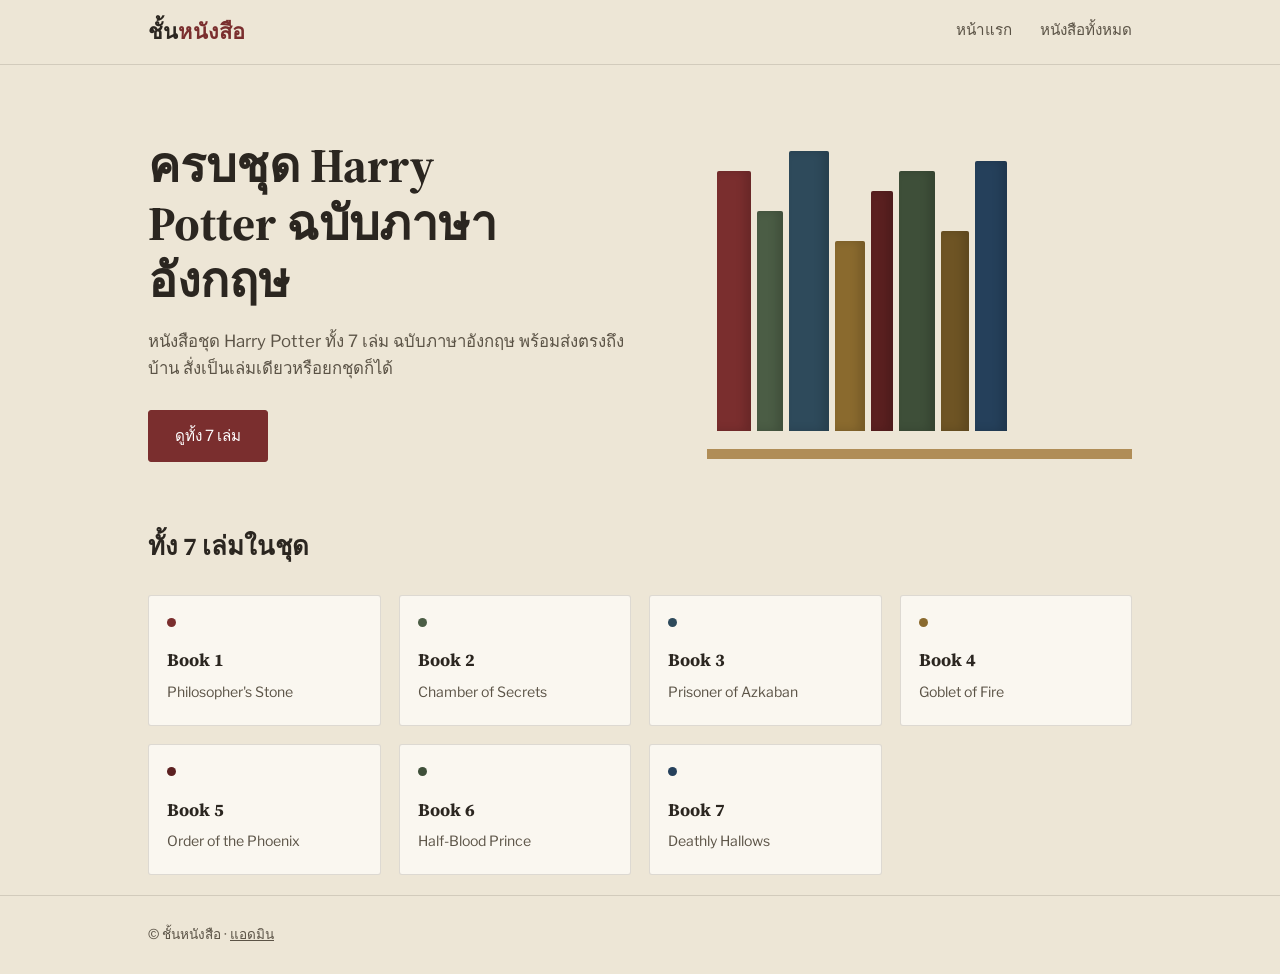
==== index.html @ 0799e8fe "Add files via upload" ====
<!DOCTYPE html>
<html lang="th">
<head>
<meta charset="UTF-8">
<meta name="viewport" content="width=device-width, initial-scale=1.0">
<title>ชั้นหนังสือ — ร้านหนังสือออนไลน์</title>
<link rel="preconnect" href="https://fonts.googleapis.com">
<link href="https://fonts.googleapis.com/css2?family=Source+Serif+4:wght@500;600;700&family=Libre+Franklin:wght@400;500;600&display=swap" rel="stylesheet">
<link rel="stylesheet" href="style.css">
</head>
<body>

<nav class="site-nav">
  <div class="wrap">
    <a class="brand" href="index.html">ชั้น<span>หนังสือ</span></a>
    <div class="nav-links">
      <a href="index.html">หน้าแรก</a>
      <a href="product.html">หนังสือทั้งหมด</a>
    </div>
  </div>
</nav>

<section class="hero">
  <div class="wrap">
    <div class="hero-text">
      <h1>ครบชุด Harry Potter ฉบับภาษาอังกฤษ</h1>
      <p>หนังสือชุด Harry Potter ทั้ง 7 เล่ม ฉบับภาษาอังกฤษ พร้อมส่งตรงถึงบ้าน สั่งเป็นเล่มเดียวหรือยกชุดก็ได้</p>
      <a class="btn solid" href="product.html">ดูทั้ง 7 เล่ม</a>
    </div>
    <div class="shelf">
      <div class="spine"></div><div class="spine"></div><div class="spine"></div>
      <div class="spine"></div><div class="spine"></div><div class="spine"></div>
      <div class="spine"></div><div class="spine"></div>
    </div>
  </div>
</section>

<section class="genres">
  <div class="wrap">
    <h2 class="section-title">ทั้ง 7 เล่มในชุด</h2>
    <div class="genre-grid" id="series-grid"></div>
  </div>
</section>

<footer>
  <div class="wrap">© ชั้นหนังสือ · <a href="admin.html">แอดมิน</a></div>
</footer>

<script src="script.js"></script>
</body>
</html>
---- style.css ----
/* ===== Design tokens ===== */
:root {
  --paper: #EDE6D6;
  --paper-card: #FAF7F0;
  --ink: #2B2620;
  --ink-soft: #5B5346;
  --cloth: #7A2E2E;
  --cloth-dark: #5B2020;
  --moss: #4B5D45;
  --brass: #B08D57;
  --line: rgba(43, 38, 32, 0.14);
  --shadow: 0 10px 24px rgba(43, 38, 32, 0.14);
  --radius: 3px;
  --serif: 'Source Serif 4', Georgia, serif;
  --sans: 'Libre Franklin', -apple-system, 'Segoe UI', sans-serif;
}

* { box-sizing: border-box; }

body {
  margin: 0;
  background: var(--paper);
  color: var(--ink);
  font-family: var(--sans);
  line-height: 1.6;
}

a { color: inherit; }

img { max-width: 100%; display: block; }

.wrap {
  max-width: 1040px;
  margin: 0 auto;
  padding: 0 28px;
}

/* ===== Nav ===== */
.site-nav {
  border-bottom: 1px solid var(--line);
  background: var(--paper);
  position: sticky;
  top: 0;
  z-index: 10;
}
.site-nav .wrap {
  display: flex;
  align-items: center;
  justify-content: space-between;
  height: 64px;
}
.brand {
  font-family: var(--serif);
  font-size: 1.35rem;
  font-weight: 600;
  text-decoration: none;
  letter-spacing: 0.01em;
}
.brand span { color: var(--cloth); }
.nav-links { display: flex; gap: 28px; }
.nav-links a {
  text-decoration: none;
  font-size: 0.95rem;
  color: var(--ink-soft);
  border-bottom: 1px solid transparent;
  padding-bottom: 3px;
  transition: border-color 0.2s ease, color 0.2s ease;
}
.nav-links a:hover { color: var(--ink); border-color: var(--cloth); }

/* ===== Hero (bookshelf) ===== */
.hero {
  padding: 72px 0 0;
  overflow: hidden;
}
.hero .wrap {
  display: grid;
  grid-template-columns: 1.1fr 0.9fr;
  gap: 40px;
  align-items: center;
}
.hero-text h1 {
  font-family: var(--serif);
  font-size: clamp(2.1rem, 4vw, 3rem);
  line-height: 1.2;
  margin: 0 0 18px;
  max-width: 14ch;
}
.hero-text p {
  color: var(--ink-soft);
  font-size: 1.05rem;
  max-width: 42ch;
  margin: 0 0 28px;
}
.btn {
  display: inline-block;
  font-family: var(--sans);
  font-size: 0.95rem;
  text-decoration: none;
  padding: 13px 26px;
  border-radius: var(--radius);
  border: 1px solid var(--cloth);
  color: var(--cloth);
  background: transparent;
  transition: background 0.2s ease, color 0.2s ease;
}
.btn:hover { background: var(--cloth); color: #fff; }
.btn.solid {
  background: var(--cloth);
  color: #fff;
}
.btn.solid:hover { background: var(--cloth-dark); }

/* shelf illustration */
.shelf {
  position: relative;
  height: 320px;
  display: flex;
  align-items: flex-end;
  gap: 6px;
  padding: 0 10px 18px;
  border-bottom: 10px solid var(--brass);
}
.spine {
  border-radius: 2px 2px 0 0;
  box-shadow: inset -6px 0 10px rgba(0,0,0,0.15);
}
.spine:nth-child(1) { width: 34px; height: 260px; background: #7A2E2E; }
.spine:nth-child(2) { width: 26px; height: 220px; background: #4B5D45; }
.spine:nth-child(3) { width: 40px; height: 280px; background: #2E4A5B; }
.spine:nth-child(4) { width: 30px; height: 190px; background: #8A6A2E; }
.spine:nth-child(5) { width: 22px; height: 240px; background: #5B2020; }
.spine:nth-child(6) { width: 36px; height: 260px; background: #3E4F39; }
.spine:nth-child(7) { width: 28px; height: 200px; background: #6E5424; }
.spine:nth-child(8) { width: 32px; height: 270px; background: #25405B; }

/* ===== Genre section ===== */
.genres {
  padding: 64px 0 20px;
}
.section-title {
  font-family: var(--serif);
  font-size: 1.6rem;
  margin: 0 0 28px;
}
.genre-grid {
  display: grid;
  grid-template-columns: repeat(4, 1fr);
  gap: 18px;
}
.genre-card {
  background: var(--paper-card);
  border: 1px solid var(--line);
  border-radius: var(--radius);
  padding: 22px 18px;
  text-decoration: none;
  color: var(--ink);
  position: relative;
  transition: transform 0.15s ease, box-shadow 0.15s ease;
}
.genre-card:hover { transform: translateY(-3px); box-shadow: var(--shadow); }
.genre-card .tag-dot {
  width: 9px; height: 9px; border-radius: 50%;
  display: inline-block; margin-bottom: 12px;
}
.genre-card h3 {
  font-family: var(--serif);
  font-size: 1.1rem;
  margin: 0 0 6px;
}
.genre-card p { margin: 0; font-size: 0.88rem; color: var(--ink-soft); }

/* ===== Product grid ===== */
.product-header { padding: 48px 0 8px; }
.product-header h1 { font-family: var(--serif); font-size: 2rem; margin: 0 0 6px; }
.product-header p { color: var(--ink-soft); margin: 0; }

.filter-bar {
  display: flex;
  gap: 10px;
  flex-wrap: wrap;
  padding: 24px 0;
  border-bottom: 1px solid var(--line);
  margin-bottom: 32px;
}
.filter-btn {
  font-family: var(--sans);
  font-size: 0.88rem;
  padding: 8px 16px;
  border-radius: 999px;
  border: 1px solid var(--line);
  background: transparent;
  cursor: pointer;
  color: var(--ink-soft);
}
.filter-btn.active {
  background: var(--ink);
  color: var(--paper);
  border-color: var(--ink);
}

.product-list {
  display: grid;
  grid-template-columns: repeat(auto-fill, minmax(200px, 1fr));
  gap: 24px;
  padding-bottom: 60px;
}
.book-card {
  background: var(--paper-card);
  border: 1px solid var(--line);
  border-radius: var(--radius);
  overflow: hidden;
  display: flex;
  flex-direction: column;
}
.book-cover {
  aspect-ratio: 3 / 4;
  background: #ddd6c4;
  position: relative;
  overflow: hidden;
}
.book-cover img { width: 100%; height: 100%; object-fit: cover; }
.book-cover .fallback-spine {
  position: absolute; inset: 0;
  display: flex; align-items: flex-end; justify-content: center;
  padding: 14px;
  color: #fff;
  font-family: var(--serif);
  font-size: 0.85rem;
  text-align: center;
}
.book-info { padding: 14px 16px 16px; display: flex; flex-direction: column; gap: 4px; flex: 1; }
.book-genre {
  font-size: 0.75rem;
  color: var(--moss);
}
.book-title { font-family: var(--serif); font-size: 1.02rem; margin: 0; line-height: 1.3; }
.book-author { font-size: 0.85rem; color: var(--ink-soft); margin: 0 0 6px; }
.book-price { font-weight: 600; margin-top: auto; }
.book-card .btn { margin: 0 16px 16px; text-align: center; font-size: 0.88rem; padding: 10px; }

/* ===== Order / ledger form ===== */
.ledger {
  max-width: 560px;
  margin: 48px auto 80px;
  background: var(--paper-card);
  border: 1px solid var(--line);
  border-radius: var(--radius);
  padding: 36px 34px;
  box-shadow: var(--shadow);
}
.ledger h1 { font-family: var(--serif); font-size: 1.6rem; margin: 0 0 6px; }
.ledger .sub { color: var(--ink-soft); font-size: 0.9rem; margin: 0 0 28px; }
.field { margin-bottom: 20px; }
.field label {
  display: block;
  font-size: 0.85rem;
  color: var(--ink-soft);
  margin-bottom: 6px;
}
.field input, .field textarea {
  width: 100%;
  border: none;
  border-bottom: 1px solid var(--line);
  background: transparent;
  padding: 8px 2px;
  font-family: var(--sans);
  font-size: 1rem;
  color: var(--ink);
}
.field input:focus, .field textarea:focus {
  outline: none;
  border-bottom-color: var(--cloth);
}
.field textarea { resize: vertical; min-height: 60px; }
.total-row {
  display: flex;
  justify-content: space-between;
  align-items: baseline;
  padding-top: 12px;
  margin-bottom: 26px;
  border-top: 1px dashed var(--line);
}
.total-row span:first-child { color: var(--ink-soft); font-size: 0.9rem; }
.total-row span:last-child { font-family: var(--serif); font-size: 1.4rem; }
.ledger .btn { width: 100%; text-align: center; padding: 14px; font-size: 1rem; }
.form-msg { font-size: 0.88rem; margin-top: 14px; min-height: 1.2em; }
.form-msg.error { color: var(--cloth); }
.form-msg.ok { color: var(--moss); }

/* ===== Thank you ===== */
.thankyou {
  max-width: 480px;
  margin: 100px auto;
  text-align: center;
  padding: 0 24px;
}
.thankyou h1 { font-family: var(--serif); font-size: 1.9rem; margin-bottom: 14px; }
.thankyou p { color: var(--ink-soft); margin-bottom: 30px; }

/* ===== Admin ===== */
.admin-wrap { padding: 48px 0 80px; }
.admin-wrap h1 { font-family: var(--serif); font-size: 1.8rem; margin: 0 0 24px; }
table.orders {
  width: 100%;
  border-collapse: collapse;
  background: var(--paper-card);
  border: 1px solid var(--line);
}
table.orders th, table.orders td {
  text-align: left;
  padding: 12px 14px;
  border-bottom: 1px solid var(--line);
  font-size: 0.88rem;
}
table.orders th {
  font-family: var(--sans);
  font-weight: 600;
  color: var(--ink-soft);
  background: var(--paper);
}
table.orders tr:last-child td { border-bottom: none; }

/* ===== Footer ===== */
footer {
  border-top: 1px solid var(--line);
  padding: 28px 0;
  font-size: 0.85rem;
  color: var(--ink-soft);
}

/* ===== Mobile ===== */
@media (max-width: 760px) {
  .hero .wrap { grid-template-columns: 1fr; }
  .shelf { height: 220px; }
  .genre-grid { grid-template-columns: repeat(2, 1fr); }
  .nav-links { gap: 16px; }
  .ledger { padding: 26px 22px; }
}
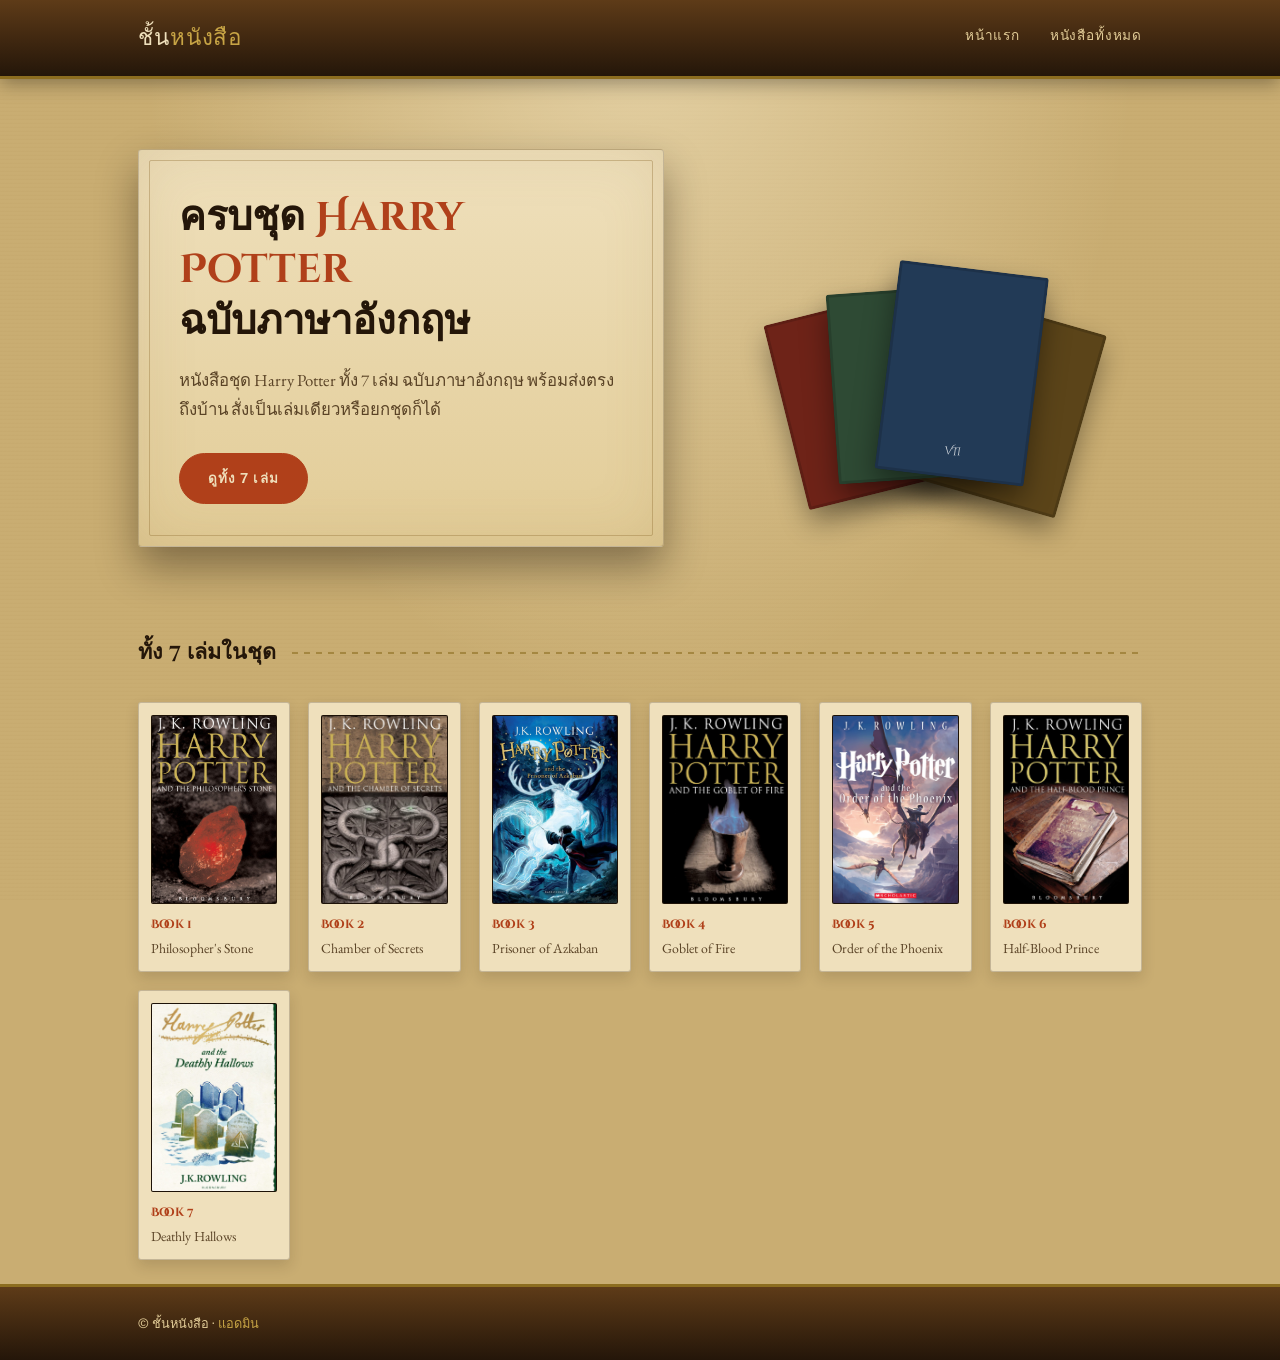
==== commit 144ae56b: "Add files via upload" ====
--- a/index.html
+++ b/index.html
@@ -5,7 +5,7 @@
 <meta name="viewport" content="width=device-width, initial-scale=1.0">
 <title>ชั้นหนังสือ — ร้านหนังสือออนไลน์</title>
 <link rel="preconnect" href="https://fonts.googleapis.com">
-<link href="https://fonts.googleapis.com/css2?family=Source+Serif+4:wght@500;600;700&family=Libre+Franklin:wght@400;500;600&display=swap" rel="stylesheet">
+<link href="https://fonts.googleapis.com/css2?family=Cinzel+Decorative:wght@700&family=Cinzel:wght@600&family=EB+Garamond:ital,wght@0,400;0,600;1,400&family=Libre+Franklin:wght@400;500;600&display=swap" rel="stylesheet">
 <link rel="stylesheet" href="style.css">
 </head>
 <body>
@@ -23,14 +23,15 @@
 <section class="hero">
   <div class="wrap">
     <div class="hero-text">
-      <h1>ครบชุด Harry Potter ฉบับภาษาอังกฤษ</h1>
+      <h1>ครบชุด <em>Harry Potter</em><br>ฉบับภาษาอังกฤษ</h1>
       <p>หนังสือชุด Harry Potter ทั้ง 7 เล่ม ฉบับภาษาอังกฤษ พร้อมส่งตรงถึงบ้าน สั่งเป็นเล่มเดียวหรือยกชุดก็ได้</p>
       <a class="btn solid" href="product.html">ดูทั้ง 7 เล่ม</a>
     </div>
-    <div class="shelf">
-      <div class="spine"></div><div class="spine"></div><div class="spine"></div>
-      <div class="spine"></div><div class="spine"></div><div class="spine"></div>
-      <div class="spine"></div><div class="spine"></div>
+    <div class="stack">
+      <div class="book">I</div>
+      <div class="book">IV</div>
+      <div class="book">VII</div>
+      <div class="book">II</div>
     </div>
   </div>
 </section>
--- a/style.css
+++ b/style.css
@@ -1,17 +1,23 @@
-/* ===== Design tokens ===== */
+/* ===== Design tokens: candlelit parchment & old wood ===== */
 :root {
-  --paper: #EDE6D6;
-  --paper-card: #FAF7F0;
-  --ink: #2B2620;
-  --ink-soft: #5B5346;
-  --cloth: #7A2E2E;
-  --cloth-dark: #5B2020;
-  --moss: #4B5D45;
-  --brass: #B08D57;
-  --line: rgba(43, 38, 32, 0.14);
-  --shadow: 0 10px 24px rgba(43, 38, 32, 0.14);
+  --parchment: #EFE0BC;
+  --parchment-2: #E2CC97;
+  --page-bg: #C9AD72;
+  --ink: #2B1B0E;
+  --ink-soft: #5A4326;
+  --wood-dark: #241609;
+  --wood: #43290F;
+  --wood-light: #5E3B18;
+  --ember: #B0401A;
+  --ember-light: #D97131;
+  --brass: #8C6D1F;
+  --brass-light: #C7A445;
+  --forest: #3C4F2A;
+  --line: rgba(43, 27, 14, 0.22);
+  --shadow: 0 20px 40px rgba(20, 12, 4, 0.4);
   --radius: 3px;
-  --serif: 'Source Serif 4', Georgia, serif;
+  --display: 'Cinzel Decorative', 'Cinzel', Georgia, serif;
+  --serif: 'EB Garamond', Georgia, serif;
   --sans: 'Libre Franklin', -apple-system, 'Segoe UI', sans-serif;
 }
 
@@ -19,321 +25,303 @@
 
 body {
   margin: 0;
-  background: var(--paper);
   color: var(--ink);
-  font-family: var(--sans);
-  line-height: 1.6;
+  font-family: var(--serif);
+  font-size: 1.08rem;
+  line-height: 1.7;
+  background:
+    radial-gradient(ellipse at top, rgba(255,244,214,0.5), transparent 55%),
+    repeating-linear-gradient(0deg, rgba(139,105,45,0.05) 0px, transparent 2px, transparent 4px),
+    var(--page-bg);
+  background-attachment: fixed;
+  min-height: 100vh;
 }
 
 a { color: inherit; }
-
 img { max-width: 100%; display: block; }
-
-.wrap {
-  max-width: 1040px;
-  margin: 0 auto;
-  padding: 0 28px;
-}
+.wrap { max-width: 1060px; margin: 0 auto; padding: 0 28px; }
 
 /* ===== Nav ===== */
 .site-nav {
-  border-bottom: 1px solid var(--line);
-  background: var(--paper);
-  position: sticky;
-  top: 0;
-  z-index: 10;
+  background: linear-gradient(180deg, var(--wood-light), var(--wood-dark));
+  border-bottom: 3px solid var(--brass);
+  box-shadow: 0 4px 18px rgba(0,0,0,0.35);
+  position: sticky; top: 0; z-index: 20;
 }
 .site-nav .wrap {
-  display: flex;
-  align-items: center;
-  justify-content: space-between;
-  height: 64px;
+  display: flex; align-items: center; justify-content: space-between; height: 76px;
 }
 .brand {
-  font-family: var(--serif);
-  font-size: 1.35rem;
-  font-weight: 600;
+  font-family: var(--display);
+  font-size: 1.4rem;
   text-decoration: none;
-  letter-spacing: 0.01em;
-}
-.brand span { color: var(--cloth); }
-.nav-links { display: flex; gap: 28px; }
+  color: var(--parchment);
+  letter-spacing: 0.04em;
+}
+.brand span { color: var(--brass-light); }
+.nav-links { display: flex; gap: 30px; }
 .nav-links a {
-  text-decoration: none;
-  font-size: 0.95rem;
-  color: var(--ink-soft);
-  border-bottom: 1px solid transparent;
-  padding-bottom: 3px;
-  transition: border-color 0.2s ease, color 0.2s ease;
-}
-.nav-links a:hover { color: var(--ink); border-color: var(--cloth); }
-
-/* ===== Hero (bookshelf) ===== */
-.hero {
-  padding: 72px 0 0;
-  overflow: hidden;
-}
+  text-decoration: none; font-family: var(--sans);
+  font-size: 0.85rem; letter-spacing: 0.06em;
+  color: var(--parchment-2);
+  border-bottom: 1px solid transparent; padding-bottom: 4px;
+  transition: color .2s, border-color .2s;
+}
+.nav-links a:hover { color: var(--ember-light); border-color: var(--ember-light); }
+
+/* ===== Hero ===== */
+.hero { padding: 70px 0 20px; }
 .hero .wrap {
-  display: grid;
-  grid-template-columns: 1.1fr 0.9fr;
-  gap: 40px;
-  align-items: center;
+  display: grid; grid-template-columns: 1.1fr 0.9fr; gap: 48px; align-items: center;
+}
+.hero-text {
+  background: linear-gradient(180deg, var(--parchment), var(--parchment-2));
+  border: 1px solid var(--line);
+  border-radius: 4px;
+  padding: 42px 40px;
+  box-shadow: var(--shadow), inset 0 0 60px rgba(139,105,45,0.15);
+  position: relative;
+}
+.hero-text::before {
+  content: ""; position: absolute; inset: 10px;
+  border: 1px solid rgba(139,105,45,0.35); border-radius: 2px; pointer-events: none;
 }
 .hero-text h1 {
-  font-family: var(--serif);
-  font-size: clamp(2.1rem, 4vw, 3rem);
-  line-height: 1.2;
-  margin: 0 0 18px;
-  max-width: 14ch;
+  font-family: var(--display);
+  font-weight: 700;
+  font-size: clamp(1.7rem, 3.4vw, 2.5rem);
+  line-height: 1.3; margin: 0 0 18px; color: var(--wood-dark);
+}
+.hero-text h1 em {
+  font-style: normal; color: var(--ember);
 }
 .hero-text p {
-  color: var(--ink-soft);
-  font-size: 1.05rem;
-  max-width: 42ch;
-  margin: 0 0 28px;
-}
+  color: var(--ink-soft); font-size: 1.05rem; margin: 0 0 30px;
+}
+
 .btn {
-  display: inline-block;
-  font-family: var(--sans);
-  font-size: 0.95rem;
-  text-decoration: none;
-  padding: 13px 26px;
-  border-radius: var(--radius);
-  border: 1px solid var(--cloth);
-  color: var(--cloth);
-  background: transparent;
-  transition: background 0.2s ease, color 0.2s ease;
-}
-.btn:hover { background: var(--cloth); color: #fff; }
-.btn.solid {
-  background: var(--cloth);
-  color: #fff;
-}
-.btn.solid:hover { background: var(--cloth-dark); }
-
-/* shelf illustration */
-.shelf {
-  position: relative;
-  height: 320px;
-  display: flex;
-  align-items: flex-end;
-  gap: 6px;
-  padding: 0 10px 18px;
-  border-bottom: 10px solid var(--brass);
-}
-.spine {
-  border-radius: 2px 2px 0 0;
-  box-shadow: inset -6px 0 10px rgba(0,0,0,0.15);
-}
-.spine:nth-child(1) { width: 34px; height: 260px; background: #7A2E2E; }
-.spine:nth-child(2) { width: 26px; height: 220px; background: #4B5D45; }
-.spine:nth-child(3) { width: 40px; height: 280px; background: #2E4A5B; }
-.spine:nth-child(4) { width: 30px; height: 190px; background: #8A6A2E; }
-.spine:nth-child(5) { width: 22px; height: 240px; background: #5B2020; }
-.spine:nth-child(6) { width: 36px; height: 260px; background: #3E4F39; }
-.spine:nth-child(7) { width: 28px; height: 200px; background: #6E5424; }
-.spine:nth-child(8) { width: 32px; height: 270px; background: #25405B; }
-
-/* ===== Genre section ===== */
-.genres {
-  padding: 64px 0 20px;
-}
+  display: inline-block; font-family: var(--sans);
+  font-size: 0.84rem; letter-spacing: 0.08em; text-transform: uppercase;
+  text-decoration: none; padding: 13px 28px; border-radius: 999px;
+  border: 1px solid var(--ember); color: var(--ember);
+  background: transparent; cursor: pointer;
+  transition: background .2s, color .2s, box-shadow .2s;
+}
+.btn:hover { background: var(--ember); color: var(--parchment); box-shadow: 0 6px 18px rgba(176,64,26,0.35); }
+.btn.solid { background: var(--ember); color: var(--parchment); font-weight: 600; border-color: var(--ember); }
+.btn.solid:hover { background: var(--ember-light); box-shadow: 0 8px 22px rgba(176,64,26,0.45); }
+
+/* book stack illustration */
+.stack {
+  position: relative; height: 300px;
+  display: flex; align-items: flex-end; justify-content: center;
+}
+.stack .book {
+  position: absolute; bottom: 20px;
+  width: 150px; height: 190px;
+  border-radius: 3px;
+  box-shadow: 0 14px 28px rgba(0,0,0,0.4);
+  border: 3px solid rgba(0,0,0,0.15);
+  display: flex; align-items: flex-end; justify-content: center;
+  padding-bottom: 14px;
+  font-family: var(--display); font-size: 0.7rem; color: rgba(255,255,255,0.85);
+  text-align: center;
+}
+.stack .book:nth-child(1) { background: #6E2318; transform: rotate(-14deg) translateX(-70px); z-index: 1; }
+.stack .book:nth-child(2) { background: #2E4A34; transform: rotate(-4deg) translateX(-20px); z-index: 2; }
+.stack .book:nth-child(3) { background: #223A56; transform: rotate(7deg) translateX(35px); z-index: 3; height: 210px; bottom: 24px;}
+.stack .book:nth-child(4) { background: #5B4419; transform: rotate(16deg) translateX(85px); z-index: 1; }
+
+/* ===== Series / genre section ===== */
+.genres { padding: 68px 0 24px; }
 .section-title {
-  font-family: var(--serif);
-  font-size: 1.6rem;
-  margin: 0 0 28px;
+  font-family: var(--display); font-size: 1.35rem; font-weight: 600;
+  margin: 0 0 30px; color: var(--wood-dark);
+  display: flex; align-items: center; gap: 16px;
+}
+.section-title::after {
+  content: ""; flex: 1; height: 2px;
+  background: repeating-linear-gradient(90deg, var(--brass) 0 6px, transparent 6px 12px);
+  opacity: 0.6;
 }
 .genre-grid {
-  display: grid;
-  grid-template-columns: repeat(4, 1fr);
-  gap: 18px;
+  display: grid; grid-template-columns: repeat(auto-fill, minmax(150px, 1fr)); gap: 18px;
 }
 .genre-card {
-  background: var(--paper-card);
-  border: 1px solid var(--line);
-  border-radius: var(--radius);
-  padding: 22px 18px;
-  text-decoration: none;
-  color: var(--ink);
-  position: relative;
-  transition: transform 0.15s ease, box-shadow 0.15s ease;
-}
-.genre-card:hover { transform: translateY(-3px); box-shadow: var(--shadow); }
-.genre-card .tag-dot {
-  width: 9px; height: 9px; border-radius: 50%;
-  display: inline-block; margin-bottom: 12px;
-}
+  background: var(--parchment);
+  border: 1px solid var(--line); border-radius: var(--radius);
+  padding: 12px; text-decoration: none; color: var(--ink);
+  box-shadow: 0 6px 14px rgba(43,27,14,0.15);
+  transition: transform .18s, box-shadow .18s;
+}
+.genre-card:hover { transform: translateY(-5px) rotate(-1deg); box-shadow: 0 14px 26px rgba(43,27,14,0.3); }
+.genre-thumb {
+  aspect-ratio: 2 / 3; border-radius: 2px; overflow: hidden;
+  margin-bottom: 10px; background: var(--wood-dark);
+  border: 1px solid rgba(0,0,0,0.2);
+}
+.genre-thumb img { width: 100%; height: 100%; object-fit: cover; }
 .genre-card h3 {
-  font-family: var(--serif);
-  font-size: 1.1rem;
-  margin: 0 0 6px;
-}
-.genre-card p { margin: 0; font-size: 0.88rem; color: var(--ink-soft); }
-
-/* ===== Product grid ===== */
-.product-header { padding: 48px 0 8px; }
-.product-header h1 { font-family: var(--serif); font-size: 2rem; margin: 0 0 6px; }
+  font-family: var(--display); font-size: 0.78rem; font-weight: 600;
+  color: var(--ember); margin: 0 0 4px;
+}
+.genre-card p { margin: 0; font-size: 0.86rem; color: var(--ink-soft); line-height: 1.4; }
+
+/* ===== Product page ===== */
+.product-header { padding: 56px 0 6px; }
+.product-header h1 {
+  font-family: var(--display); font-size: clamp(1.6rem,3vw,2.2rem);
+  margin: 0 0 8px; color: var(--wood-dark);
+}
 .product-header p { color: var(--ink-soft); margin: 0; }
 
 .filter-bar {
-  display: flex;
-  gap: 10px;
-  flex-wrap: wrap;
-  padding: 24px 0;
-  border-bottom: 1px solid var(--line);
-  margin-bottom: 32px;
+  display: flex; gap: 10px; flex-wrap: wrap;
+  padding: 24px 0; border-bottom: 2px solid var(--line); margin-bottom: 34px;
 }
 .filter-btn {
-  font-family: var(--sans);
-  font-size: 0.88rem;
-  padding: 8px 16px;
-  border-radius: 999px;
-  border: 1px solid var(--line);
-  background: transparent;
-  cursor: pointer;
-  color: var(--ink-soft);
-}
-.filter-btn.active {
-  background: var(--ink);
-  color: var(--paper);
-  border-color: var(--ink);
-}
+  font-family: var(--sans); font-size: 0.78rem;
+  letter-spacing: 0.06em; text-transform: uppercase;
+  padding: 9px 18px; border-radius: 999px;
+  border: 1px solid var(--brass); background: var(--parchment);
+  color: var(--ink-soft); cursor: pointer; transition: all .2s;
+}
+.filter-btn:hover { color: var(--ember); }
+.filter-btn.active { background: var(--ember); color: var(--parchment); border-color: var(--ember); font-weight: 600; }
 
 .product-list {
-  display: grid;
-  grid-template-columns: repeat(auto-fill, minmax(200px, 1fr));
-  gap: 24px;
-  padding-bottom: 60px;
+  display: grid; grid-template-columns: repeat(auto-fill, minmax(210px, 1fr));
+  gap: 26px; padding-bottom: 76px;
 }
 .book-card {
-  background: var(--paper-card);
-  border: 1px solid var(--line);
-  border-radius: var(--radius);
-  overflow: hidden;
-  display: flex;
-  flex-direction: column;
-}
+  background: var(--parchment);
+  border: 1px solid var(--line); border-radius: var(--radius);
+  overflow: hidden; display: flex; flex-direction: column;
+  box-shadow: 0 8px 18px rgba(43,27,14,0.18);
+  transition: transform .18s, box-shadow .18s;
+}
+.book-card:hover { transform: translateY(-6px) rotate(-0.6deg); box-shadow: 0 18px 30px rgba(43,27,14,0.32); }
 .book-cover {
-  aspect-ratio: 3 / 4;
-  background: #ddd6c4;
-  position: relative;
-  overflow: hidden;
+  aspect-ratio: 2 / 3; background: var(--wood-dark); position: relative; overflow: hidden;
+  border-bottom: 3px solid var(--brass);
 }
 .book-cover img { width: 100%; height: 100%; object-fit: cover; }
 .book-cover .fallback-spine {
   position: absolute; inset: 0;
-  display: flex; align-items: flex-end; justify-content: center;
-  padding: 14px;
-  color: #fff;
-  font-family: var(--serif);
-  font-size: 0.85rem;
-  text-align: center;
-}
-.book-info { padding: 14px 16px 16px; display: flex; flex-direction: column; gap: 4px; flex: 1; }
+  display: flex; align-items: center; justify-content: center;
+  padding: 18px; color: var(--parchment);
+  font-family: var(--display); font-size: 0.85rem; text-align: center; line-height: 1.5;
+  background: linear-gradient(160deg, var(--wood-light), var(--wood-dark));
+}
+.book-info { padding: 15px 17px 16px; display: flex; flex-direction: column; gap: 4px; flex: 1; }
 .book-genre {
-  font-size: 0.75rem;
-  color: var(--moss);
-}
-.book-title { font-family: var(--serif); font-size: 1.02rem; margin: 0; line-height: 1.3; }
-.book-author { font-size: 0.85rem; color: var(--ink-soft); margin: 0 0 6px; }
-.book-price { font-weight: 600; margin-top: auto; }
-.book-card .btn { margin: 0 16px 16px; text-align: center; font-size: 0.88rem; padding: 10px; }
-
-/* ===== Order / ledger form ===== */
+  font-family: var(--sans); font-size: 0.68rem;
+  letter-spacing: 0.1em; text-transform: uppercase; color: var(--forest);
+}
+.book-title { font-family: var(--serif); font-weight: 600; font-size: 1.08rem; margin: 0; line-height: 1.3; }
+.book-author { font-size: 0.9rem; color: var(--ink-soft); margin: 0 0 6px; font-style: italic; }
+.book-price { font-family: var(--display); font-size: 1.05rem; color: var(--ember); margin-top: auto; }
+.book-card .btn { margin: 0 17px 17px; text-align: center; font-size: 0.76rem; padding: 10px; }
+
+/* ===== Order / scroll form ===== */
 .ledger {
-  max-width: 560px;
-  margin: 48px auto 80px;
-  background: var(--paper-card);
-  border: 1px solid var(--line);
-  border-radius: var(--radius);
-  padding: 36px 34px;
-  box-shadow: var(--shadow);
-}
-.ledger h1 { font-family: var(--serif); font-size: 1.6rem; margin: 0 0 6px; }
-.ledger .sub { color: var(--ink-soft); font-size: 0.9rem; margin: 0 0 28px; }
-.field { margin-bottom: 20px; }
+  max-width: 580px; margin: 56px auto 90px;
+  background: var(--parchment);
+  border: 1px solid var(--line); border-radius: 4px;
+  padding: 44px 40px; box-shadow: var(--shadow);
+  position: relative;
+}
+.ledger::before {
+  content: ""; position: absolute; inset: 10px;
+  border: 1px dashed rgba(139,105,45,0.5); border-radius: 2px; pointer-events: none;
+}
+.ledger h1 {
+  font-family: var(--display); font-size: 1.5rem; margin: 0 0 8px; color: var(--wood-dark);
+}
+.ledger .sub { color: var(--ink-soft); font-size: 0.92rem; margin: 0 0 32px; }
+.field { margin-bottom: 22px; }
 .field label {
-  display: block;
-  font-size: 0.85rem;
-  color: var(--ink-soft);
-  margin-bottom: 6px;
+  display: block; font-family: var(--sans); font-size: 0.74rem;
+  letter-spacing: 0.08em; text-transform: uppercase;
+  color: var(--ink-soft); margin-bottom: 8px;
 }
 .field input, .field textarea {
-  width: 100%;
-  border: none;
-  border-bottom: 1px solid var(--line);
-  background: transparent;
-  padding: 8px 2px;
-  font-family: var(--sans);
-  font-size: 1rem;
-  color: var(--ink);
+  width: 100%; border: none; border-bottom: 1px solid var(--brass);
+  background: rgba(255,255,255,0.35); padding: 10px 10px;
+  font-family: var(--serif); font-size: 1.02rem; color: var(--ink);
+  border-radius: 2px 2px 0 0; transition: border-color .2s, background .2s;
 }
 .field input:focus, .field textarea:focus {
-  outline: none;
-  border-bottom-color: var(--cloth);
-}
-.field textarea { resize: vertical; min-height: 60px; }
+  outline: none; border-bottom-color: var(--ember); background: rgba(255,255,255,0.6);
+}
+.field textarea { resize: vertical; min-height: 64px; }
 .total-row {
-  display: flex;
-  justify-content: space-between;
-  align-items: baseline;
-  padding-top: 12px;
-  margin-bottom: 26px;
-  border-top: 1px dashed var(--line);
-}
-.total-row span:first-child { color: var(--ink-soft); font-size: 0.9rem; }
-.total-row span:last-child { font-family: var(--serif); font-size: 1.4rem; }
-.ledger .btn { width: 100%; text-align: center; padding: 14px; font-size: 1rem; }
-.form-msg { font-size: 0.88rem; margin-top: 14px; min-height: 1.2em; }
-.form-msg.error { color: var(--cloth); }
-.form-msg.ok { color: var(--moss); }
+  display: flex; justify-content: space-between; align-items: baseline;
+  padding-top: 16px; margin-bottom: 30px; border-top: 2px solid var(--line);
+}
+.total-row span:first-child {
+  color: var(--ink-soft); font-family: var(--sans);
+  font-size: 0.76rem; letter-spacing: 0.08em; text-transform: uppercase;
+}
+.total-row span:last-child { font-family: var(--display); font-size: 1.4rem; color: var(--ember); }
+.total-row input { color: var(--ember) !important; }
+.ledger .btn { width: 100%; text-align: center; padding: 15px; font-size: 0.86rem; }
+.form-msg { font-size: 0.88rem; margin-top: 16px; min-height: 1.2em; }
+.form-msg.error { color: #A32E2E; }
+.form-msg.ok { color: #3C5D2E; }
 
 /* ===== Thank you ===== */
 .thankyou {
-  max-width: 480px;
-  margin: 100px auto;
-  text-align: center;
-  padding: 0 24px;
-}
-.thankyou h1 { font-family: var(--serif); font-size: 1.9rem; margin-bottom: 14px; }
+  max-width: 500px; margin: 110px auto; text-align: center; padding: 40px 34px;
+  background: var(--parchment); border-radius: 4px; box-shadow: var(--shadow);
+}
+.thankyou h1 {
+  font-family: var(--display); font-size: 1.7rem; margin: 0 0 16px; color: var(--wood-dark);
+}
 .thankyou p { color: var(--ink-soft); margin-bottom: 30px; }
 
 /* ===== Admin ===== */
-.admin-wrap { padding: 48px 0 80px; }
-.admin-wrap h1 { font-family: var(--serif); font-size: 1.8rem; margin: 0 0 24px; }
+.admin-wrap { padding: 56px 0 90px; }
+.admin-wrap h1 {
+  font-family: var(--display); font-size: 1.6rem; margin: 0 0 26px; color: var(--wood-dark);
+}
 table.orders {
-  width: 100%;
-  border-collapse: collapse;
-  background: var(--paper-card);
-  border: 1px solid var(--line);
+  width: 100%; border-collapse: collapse;
+  background: var(--parchment); border: 1px solid var(--line);
+  border-radius: var(--radius); overflow: hidden; box-shadow: 0 8px 20px rgba(43,27,14,0.18);
 }
 table.orders th, table.orders td {
-  text-align: left;
-  padding: 12px 14px;
-  border-bottom: 1px solid var(--line);
-  font-size: 0.88rem;
+  text-align: left; padding: 13px 15px;
+  border-bottom: 1px solid var(--line); font-size: 0.9rem;
 }
 table.orders th {
-  font-family: var(--sans);
-  font-weight: 600;
-  color: var(--ink-soft);
-  background: var(--paper);
+  font-family: var(--sans); font-size: 0.72rem; font-weight: 600;
+  letter-spacing: 0.08em; text-transform: uppercase;
+  color: var(--parchment); background: var(--wood);
 }
 table.orders tr:last-child td { border-bottom: none; }
 
 /* ===== Footer ===== */
 footer {
-  border-top: 1px solid var(--line);
-  padding: 28px 0;
-  font-size: 0.85rem;
-  color: var(--ink-soft);
-}
+  background: linear-gradient(180deg, var(--wood-light), var(--wood-dark));
+  border-top: 3px solid var(--brass);
+  padding: 26px 0;
+  font-family: var(--sans); font-size: 0.8rem;
+  color: var(--parchment-2);
+}
+footer a { color: var(--brass-light); text-decoration: none; }
 
 /* ===== Mobile ===== */
-@media (max-width: 760px) {
-  .hero .wrap { grid-template-columns: 1fr; }
-  .shelf { height: 220px; }
-  .genre-grid { grid-template-columns: repeat(2, 1fr); }
+@media (max-width: 780px) {
+  .hero { padding: 46px 0 16px; }
+  .hero .wrap { grid-template-columns: 1fr; gap: 30px; }
+  .hero-text { padding: 30px 26px; }
+  .stack { height: 210px; }
+  .stack .book { width: 110px; height: 150px; }
+  .genre-grid { grid-template-columns: repeat(auto-fill, minmax(126px, 1fr)); }
   .nav-links { gap: 16px; }
-  .ledger { padding: 26px 22px; }
-}
+  .site-nav .wrap { height: 62px; }
+  .ledger { padding: 32px 24px; margin: 36px auto 60px; }
+  .product-list { grid-template-columns: repeat(auto-fill, minmax(148px, 1fr)); gap: 16px; }
+  .admin-wrap { overflow-x: auto; }
+}
